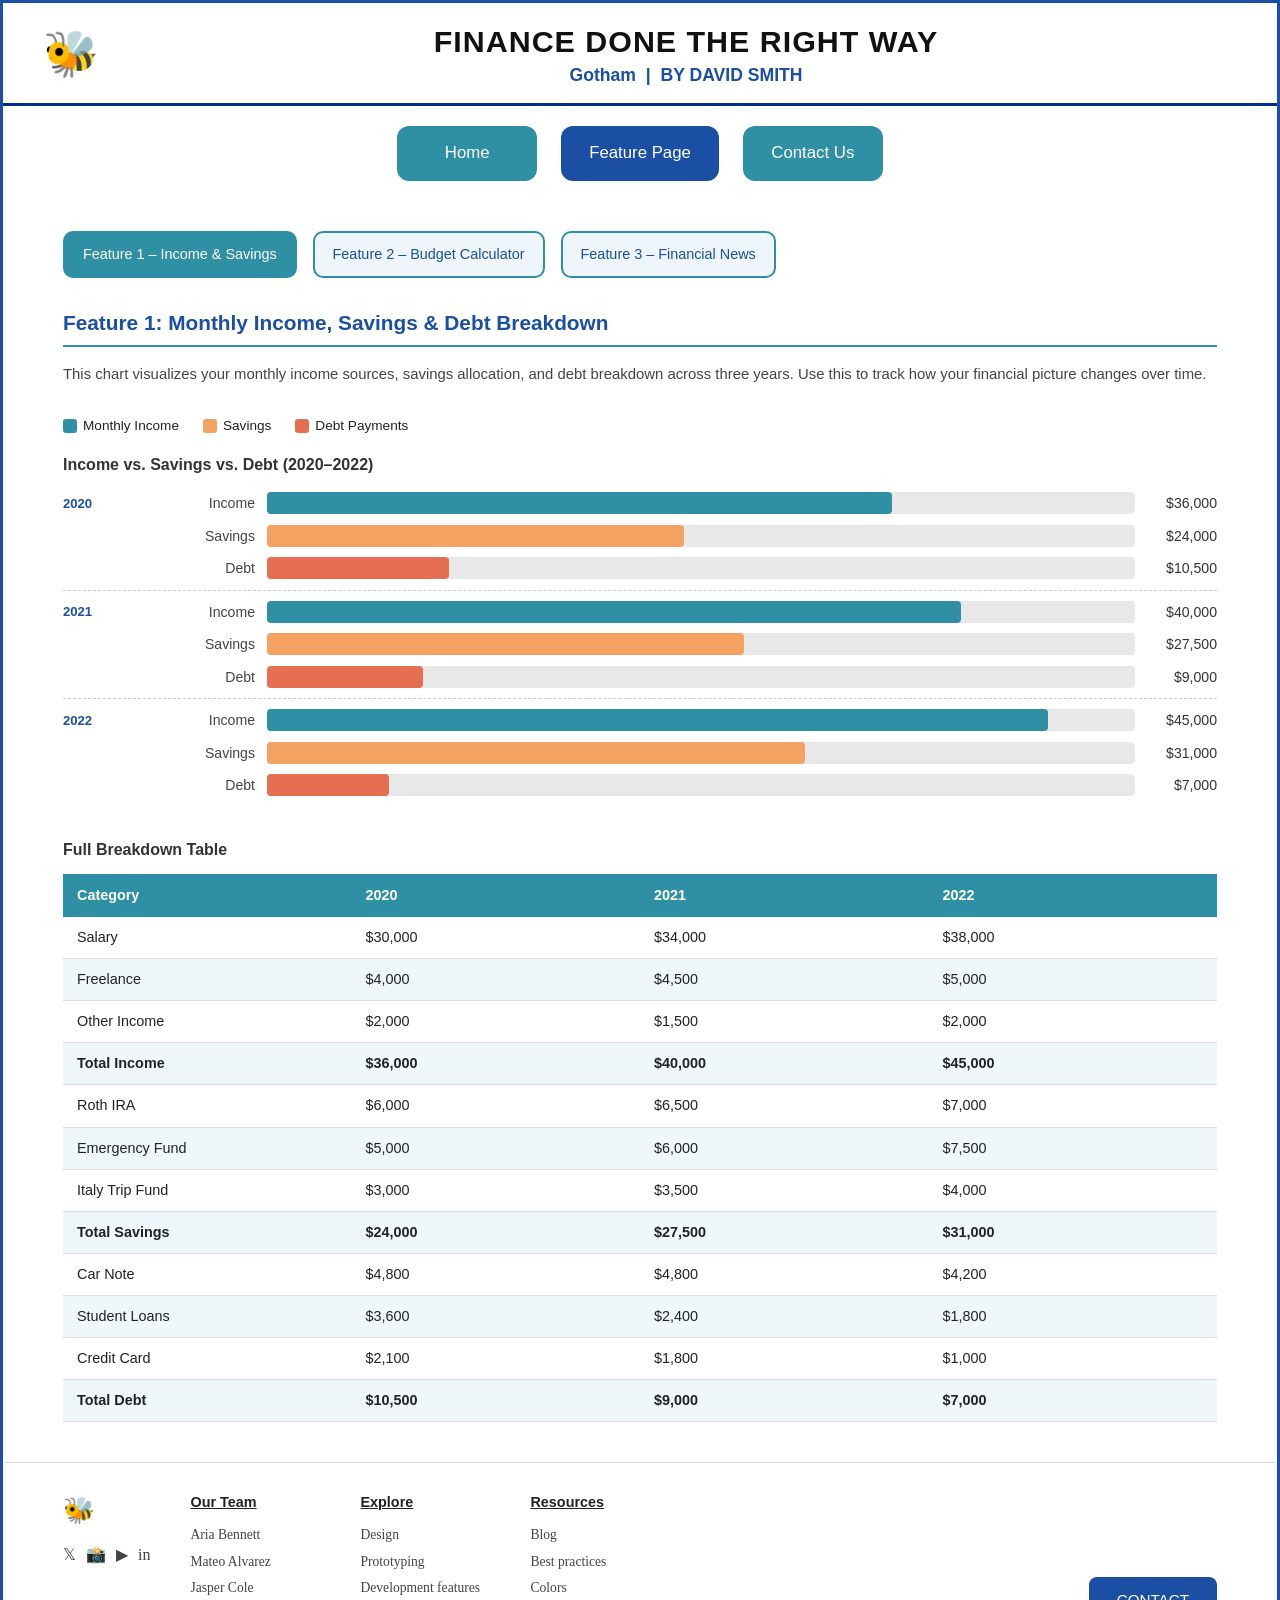
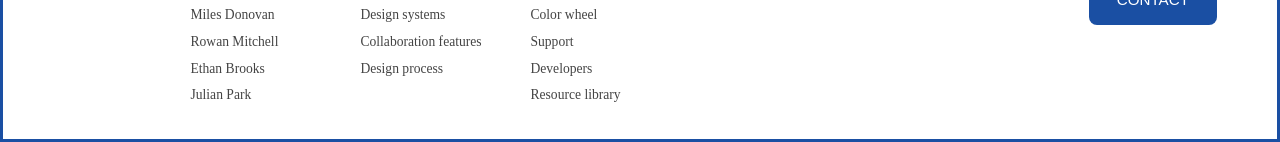
==== feature1.html @ b1da1fab "Add files via upload" ====
<!DOCTYPE html>
<html lang="en">
<head>
    <meta charset="UTF-8">
    <meta name="viewport" content="width=device-width, initial-scale=1.0">
    <title>Feature 1 – Income & Savings | Finance Done The Right Way</title>

    <!-- EXTERNAL CSS -->
    <link rel="stylesheet" href="styles.css">

    <!-- INTERNAL CSS -->
    <style>
        .chart-section {
            margin-bottom: 40px;
        }

        .legend {
            display: flex;
            gap: 24px;
            margin-bottom: 16px;
            font-family: Arial, sans-serif;
            font-size: 0.85rem;
        }

        .legend-item {
            display: flex;
            align-items: center;
            gap: 6px;
        }

        .legend-dot {
            width: 14px;
            height: 14px;
            border-radius: 3px;
            display: inline-block;
        }

        .bar-fill-income  { background-color: #2e8fa5; }
        .bar-fill-savings { background-color: #f4a261; }
        .bar-fill-debt    { background-color: #e76f51; }

        .year-label {
            font-family: Arial, sans-serif;
            font-size: 0.82rem;
            font-weight: bold;
            color: #1a4fa3;
            width: 50px;
            flex-shrink: 0;
        }
    </style>
</head>
<body>
<div class="page-wrapper">

    <!-- HEADER -->
    <header class="site-header">
        <div class="header-logo" style="font-size: 2.8rem;">🐝</div>
        <div class="header-text">
            <div class="header-title">Finance Done The Right Way</div>
            <div class="header-subtitle">Gotham &nbsp;|&nbsp; BY DAVID SMITH</div>
        </div>
    </header>

    <!-- NAVIGATION -->
    <nav class="main-nav">
        <a href="index.html" class="nav-btn">Home</a>
        <a href="feature1.html" class="nav-btn active">Feature Page</a>
        <a href="contact.html" class="nav-btn">Contact Us</a>
    </nav>

    <!-- PAGE CONTENT -->
    <div class="page-content">

        <!-- Feature sub-navigation -->
        <div class="feature-nav">
            <a href="feature1.html" class="active">Feature 1 – Income & Savings</a>
            <a href="feature2.html">Feature 2 – Budget Calculator</a>
            <a href="feature3.html">Feature 3 – Financial News</a>
        </div>

        <h2 class="section-title">Feature 1: Monthly Income, Savings & Debt Breakdown</h2>
        <p style="font-family: Arial, sans-serif; font-size: 0.93rem; color: #444; margin-bottom: 28px;">
            This chart visualizes your monthly income sources, savings allocation, and debt breakdown
            across three years. Use this to track how your financial picture changes over time.
        </p>

        <!-- LEGEND -->
        <div class="legend">
            <div class="legend-item">
                <span class="legend-dot bar-fill-income"></span> Monthly Income
            </div>
            <div class="legend-item">
                <span class="legend-dot bar-fill-savings"></span> Savings
            </div>
            <div class="legend-item">
                <span class="legend-dot bar-fill-debt"></span> Debt Payments
            </div>
        </div>

        <!-- CSS BAR CHART – Income Sources -->
        <div class="chart-section">
            <h3 style="font-family:Arial,sans-serif; font-size:1rem; margin-bottom:14px; color:#333;">Income vs. Savings vs. Debt (2020–2022)</h3>

            <!-- 2020 -->
            <div class="bar-row">
                <span class="year-label">2020</span>
                <span class="bar-label">Income</span>
                <div class="bar-track"><div class="bar-fill bar-fill-income" style="width: 72%;"></div></div>
                <span class="bar-value">$36,000</span>
            </div>
            <div class="bar-row">
                <span class="year-label"></span>
                <span class="bar-label">Savings</span>
                <div class="bar-track"><div class="bar-fill bar-fill-savings" style="width: 48%;"></div></div>
                <span class="bar-value">$24,000</span>
            </div>
            <div class="bar-row">
                <span class="year-label"></span>
                <span class="bar-label">Debt</span>
                <div class="bar-track"><div class="bar-fill bar-fill-debt" style="width: 21%;"></div></div>
                <span class="bar-value">$10,500</span>
            </div>

            <!-- Divider -->
            <div style="margin: 10px 0; border-top: 1px dashed #ccc;"></div>

            <!-- 2021 -->
            <div class="bar-row">
                <span class="year-label">2021</span>
                <span class="bar-label">Income</span>
                <div class="bar-track"><div class="bar-fill bar-fill-income" style="width: 80%;"></div></div>
                <span class="bar-value">$40,000</span>
            </div>
            <div class="bar-row">
                <span class="year-label"></span>
                <span class="bar-label">Savings</span>
                <div class="bar-track"><div class="bar-fill bar-fill-savings" style="width: 55%;"></div></div>
                <span class="bar-value">$27,500</span>
            </div>
            <div class="bar-row">
                <span class="year-label"></span>
                <span class="bar-label">Debt</span>
                <div class="bar-track"><div class="bar-fill bar-fill-debt" style="width: 18%;"></div></div>
                <span class="bar-value">$9,000</span>
            </div>

            <div style="margin: 10px 0; border-top: 1px dashed #ccc;"></div>

            <!-- 2022 -->
            <div class="bar-row">
                <span class="year-label">2022</span>
                <span class="bar-label">Income</span>
                <div class="bar-track"><div class="bar-fill bar-fill-income" style="width: 90%;"></div></div>
                <span class="bar-value">$45,000</span>
            </div>
            <div class="bar-row">
                <span class="year-label"></span>
                <span class="bar-label">Savings</span>
                <div class="bar-track"><div class="bar-fill bar-fill-savings" style="width: 62%;"></div></div>
                <span class="bar-value">$31,000</span>
            </div>
            <div class="bar-row">
                <span class="year-label"></span>
                <span class="bar-label">Debt</span>
                <div class="bar-track"><div class="bar-fill bar-fill-debt" style="width: 14%;"></div></div>
                <span class="bar-value">$7,000</span>
            </div>
        </div>

        <!-- DATA TABLE BELOW -->
        <h3 style="font-family:Arial,sans-serif; font-size:1rem; margin-bottom:10px; color:#333;">Full Breakdown Table</h3>
        <table class="data-table">
            <thead>
                <tr>
                    <th>Category</th>
                    <th>2020</th>
                    <th>2021</th>
                    <th>2022</th>
                </tr>
            </thead>
            <tbody>
                <tr><td>Salary</td><td>$30,000</td><td>$34,000</td><td>$38,000</td></tr>
                <tr><td>Freelance</td><td>$4,000</td><td>$4,500</td><td>$5,000</td></tr>
                <tr><td>Other Income</td><td>$2,000</td><td>$1,500</td><td>$2,000</td></tr>
                <tr><td><strong>Total Income</strong></td><td><strong>$36,000</strong></td><td><strong>$40,000</strong></td><td><strong>$45,000</strong></td></tr>
                <tr><td>Roth IRA</td><td>$6,000</td><td>$6,500</td><td>$7,000</td></tr>
                <tr><td>Emergency Fund</td><td>$5,000</td><td>$6,000</td><td>$7,500</td></tr>
                <tr><td>Italy Trip Fund</td><td>$3,000</td><td>$3,500</td><td>$4,000</td></tr>
                <tr><td><strong>Total Savings</strong></td><td><strong>$24,000</strong></td><td><strong>$27,500</strong></td><td><strong>$31,000</strong></td></tr>
                <tr><td>Car Note</td><td>$4,800</td><td>$4,800</td><td>$4,200</td></tr>
                <tr><td>Student Loans</td><td>$3,600</td><td>$2,400</td><td>$1,800</td></tr>
                <tr><td>Credit Card</td><td>$2,100</td><td>$1,800</td><td>$1,000</td></tr>
                <tr><td><strong>Total Debt</strong></td><td><strong>$10,500</strong></td><td><strong>$9,000</strong></td><td><strong>$7,000</strong></td></tr>
            </tbody>
        </table>

    </div>

    <!-- FOOTER -->
    <footer class="site-footer">
        <div class="footer-brand">
            <div class="footer-brand-icon">🐝</div>
            <div class="footer-social"><span>𝕏</span><span>📸</span><span>▶</span><span>in</span></div>
        </div>
        <div class="footer-col">
            <h4>Our Team</h4>
            <ul><li>Aria Bennett</li><li>Mateo Alvarez</li><li>Jasper Cole</li><li>Miles Donovan</li><li>Rowan Mitchell</li><li>Ethan Brooks</li><li>Julian Park</li></ul>
        </div>
        <div class="footer-col">
            <h4>Explore</h4>
            <ul><li>Design</li><li>Prototyping</li><li>Development features</li><li>Design systems</li><li>Collaboration features</li><li>Design process</li></ul>
        </div>
        <div class="footer-col">
            <h4>Resources</h4>
            <ul><li>Blog</li><li>Best practices</li><li>Colors</li><li>Color wheel</li><li>Support</li><li>Developers</li><li>Resource library</li></ul>
        </div>
        <a href="contact.html" class="footer-contact-btn">CONTACT</a>
    </footer>

</div>
</body>
</html>
---- styles.css ----
/* ================================
   EXTERNAL CSS - styles.css
   Finance Done The Right Way
================================ */

/* --- Reset & Base --- */
* {
    margin: 0;
    padding: 0;
    box-sizing: border-box;
}

html {
    -webkit-text-size-adjust: 100%;
    text-size-adjust: 100%;
}

body {
    font-family: Georgia, serif;
    background-color: #ffffff;
    color: #222222;
    line-height: 1.6;
    overflow-x: hidden;
}

img {
    max-width: 100%;
    height: auto;
    display: block;
}

/* --- Page Border Wrapper --- */
.page-wrapper {
    border: 3px solid #1a4fa3;
    min-height: 100vh;
    width: 100%;
    overflow-x: clip;
}

/* --- Header --- */
.site-header {
    display: flex;
    align-items: center;
    padding: 16px 40px 12px 40px;
    border-bottom: 3px solid #003087;
    gap: 16px;
}

.header-logo {
    font-size: 2.5rem;
    margin-right: 20px;
    flex-shrink: 0;
}

.header-text {
    flex: 1;
    text-align: center;
    min-width: 0;
}

.header-title {
    font-family: Arial, sans-serif;
    font-size: 1.9rem;
    font-weight: 900;
    text-transform: uppercase;
    letter-spacing: 1px;
    color: #111;
    line-height: 1.2;
}

.header-subtitle {
    font-family: Arial, sans-serif;
    font-size: 1.1rem;
    font-weight: bold;
    color: #1a4fa3;
    margin-top: 4px;
    line-height: 1.3;
}

/* --- Navigation --- */
.main-nav {
    display: flex;
    justify-content: center;
    gap: 24px;
    padding: 20px 24px;
    background-color: #fff;
    flex-wrap: wrap;
}

.nav-btn {
    background-color: #2e8fa5;
    color: #ffffff;
    text-decoration: none;
    font-family: Arial, sans-serif;
    font-size: 1.05rem;
    padding: 14px 28px;
    border-radius: 12px;
    display: inline-flex;
    align-items: center;
    justify-content: center;
    border: none;
    cursor: pointer;
    min-height: 48px;
    min-width: 140px;
    text-align: center;
}

.nav-btn:hover {
    background-color: #1f6e80;
}

.nav-btn.active {
    background-color: #1a4fa3;
}

/* --- Page Content Area --- */
.page-content {
    padding: 30px 60px 40px 60px;
}

/* --- Two Column Layout --- */
.two-col {
    display: flex;
    gap: 50px;
}

.col {
    flex: 1;
    min-width: 0;
}

.col h2 {
    font-family: Arial, sans-serif;
    font-size: 1.2rem;
    font-weight: 900;
    text-align: center;
    margin-bottom: 12px;
}

.col p {
    font-size: 0.95rem;
    line-height: 1.7;
    color: #333;
}

/* --- Section Headings --- */
.section-title {
    font-family: Arial, sans-serif;
    font-size: 1.3rem;
    font-weight: 900;
    color: #1a4fa3;
    margin-bottom: 16px;
    border-bottom: 2px solid #2e8fa5;
    padding-bottom: 6px;
}

/* --- Tables (Low-Tech Charts) --- */
.data-table {
    width: 100%;
    border-collapse: collapse;
    font-family: Arial, sans-serif;
    font-size: 0.9rem;
    margin-top: 12px;
    table-layout: fixed;
}

.data-table th {
    background-color: #2e8fa5;
    color: #fff;
    padding: 10px 14px;
    text-align: left;
    word-break: break-word;
}

.data-table td {
    padding: 9px 14px;
    border-bottom: 1px solid #ddd;
    word-break: break-word;
}

.data-table tr:nth-child(even) {
    background-color: #f0f7fa;
}

.data-table tr:hover {
    background-color: #dceef4;
}

/* --- Forms --- */
.form-group {
    margin-bottom: 16px;
}

.form-group label {
    display: block;
    font-family: Arial, sans-serif;
    font-size: 0.9rem;
    font-weight: bold;
    margin-bottom: 5px;
    color: #333;
}

.form-group input,
.form-group textarea,
.form-group select {
    width: 100%;
    padding: 12px 14px;
    border: 1px solid #bbb;
    border-radius: 8px;
    font-family: Arial, sans-serif;
    font-size: 0.95rem;
    outline: none;
    max-width: 100%;
}

.form-group input:focus,
.form-group textarea:focus,
.form-group select:focus {
    border-color: #1a4fa3;
}

.form-group textarea {
    height: 110px;
    resize: vertical;
}

/* --- Buttons --- */
.btn-primary {
    background-color: #1a4fa3;
    color: #fff;
    border: none;
    padding: 14px 32px;
    font-size: 1rem;
    font-family: Arial, sans-serif;
    border-radius: 8px;
    cursor: pointer;
}

.btn-primary:hover {
    background-color: #153d82;
}

.btn-teal {
    background-color: #2e8fa5;
    color: #fff;
    border: none;
    padding: 12px 28px;
    font-size: 0.95rem;
    font-family: Arial, sans-serif;
    border-radius: 8px;
    cursor: pointer;
}

.btn-teal:hover {
    background-color: #1f6e80;
}

/* --- Result Box --- */
.result-box {
    background-color: #eef5fb;
    border: 1px solid #b0cce0;
    border-radius: 8px;
    padding: 18px 22px;
    margin-top: 20px;
    font-family: Arial, sans-serif;
}

.result-box h3 {
    font-size: 1rem;
    color: #1a4fa3;
    margin-bottom: 10px;
}

.result-box p {
    font-size: 0.95rem;
    margin-bottom: 6px;
    color: #333;
}

/* --- News Cards --- */
.news-list {
    list-style: none;
}

.news-list li {
    border-bottom: 1px solid #ddd;
    padding: 14px 0;
}

.news-list li:last-child {
    border-bottom: none;
}

.news-category {
    display: inline-block;
    background-color: #2e8fa5;
    color: #fff;
    font-size: 0.75rem;
    font-family: Arial, sans-serif;
    padding: 3px 10px;
    border-radius: 20px;
    margin-bottom: 6px;
}

.news-headline {
    font-family: Arial, sans-serif;
    font-size: 1rem;
    font-weight: bold;
    color: #111;
    margin-bottom: 4px;
}

.news-desc {
    font-size: 0.88rem;
    color: #555;
}

/* --- Contact Info --- */
.contact-item {
    display: flex;
    align-items: flex-start;
    gap: 14px;
    margin-bottom: 20px;
    font-family: Arial, sans-serif;
    font-size: 0.95rem;
    color: #333;
}

.contact-icon {
    font-size: 1.3rem;
    color: #c8792a;
    margin-top: 2px;
    min-width: 24px;
    flex-shrink: 0;
}

/* --- Footer --- */
.site-footer {
    border-top: 1px solid #ddd;
    padding: 28px 60px;
    display: flex;
    gap: 40px;
    align-items: flex-start;
    flex-wrap: wrap;
}

.footer-brand {
    min-width: 70px;
}

.footer-brand-icon {
    font-size: 1.6rem;
    color: #444;
}

.footer-social {
    display: flex;
    gap: 10px;
    margin-top: 10px;
    font-size: 1rem;
    color: #444;
    flex-wrap: wrap;
}

.footer-col {
    min-width: 130px;
}

.footer-col h4 {
    font-family: Arial, sans-serif;
    font-size: 0.9rem;
    font-weight: bold;
    text-decoration: underline;
    margin-bottom: 10px;
}

.footer-col ul {
    list-style: none;
}

.footer-col ul li {
    font-size: 0.85rem;
    margin-bottom: 5px;
    color: #444;
}

.footer-contact-btn {
    margin-left: auto;
    align-self: center;
    background-color: #1a4fa3;
    color: #fff;
    text-decoration: none;
    font-family: Arial, sans-serif;
    font-size: 0.95rem;
    padding: 14px 28px;
    border-radius: 8px;
    display: inline-block;
    min-height: 48px;
    line-height: 1.2;
}

.footer-contact-btn:hover {
    background-color: #153d82;
}

/* --- Feature Nav (sub-nav for feature pages) --- */
.feature-nav {
    display: flex;
    gap: 16px;
    margin-bottom: 28px;
    flex-wrap: wrap;
}

.feature-nav a {
    background-color: #eef5fb;
    border: 2px solid #2e8fa5;
    color: #1a4fa3;
    text-decoration: none;
    font-family: Arial, sans-serif;
    font-size: 0.9rem;
    padding: 10px 18px;
    border-radius: 10px;
    min-height: 44px;
    display: inline-flex;
    align-items: center;
    justify-content: center;
    text-align: center;
}

.feature-nav a:hover,
.feature-nav a.active {
    background-color: #2e8fa5;
    color: #fff;
}

/* --- Bar visual (CSS only, no JS chart) --- */
.bar-row {
    display: flex;
    align-items: center;
    margin-bottom: 10px;
    gap: 12px;
    font-family: Arial, sans-serif;
    font-size: 0.88rem;
}

.bar-label {
    width: 130px;
    text-align: right;
    color: #444;
    flex-shrink: 0;
}

.bar-track {
    flex: 1;
    background-color: #e8e8e8;
    border-radius: 4px;
    height: 22px;
    min-width: 0;
}

.bar-fill {
    height: 22px;
    border-radius: 4px;
    background-color: #2e8fa5;
}

.bar-value {
    width: 70px;
    color: #333;
    flex-shrink: 0;
    text-align: right;
}

/* --- Responsive Layout --- */
@media (max-width: 1024px) {
    .page-content,
    .site-footer,
    .site-header {
        padding-left: 28px;
        padding-right: 28px;
    }

    .two-col,
    .two-col-news,
    .contact-layout {
        gap: 28px;
    }

    .main-nav {
        gap: 16px;
    }

    .nav-btn {
        min-width: 130px;
    }
}

@media (max-width: 768px) {
    .site-header {
        flex-direction: column;
        text-align: center;
        padding-top: 18px;
        padding-bottom: 16px;
    }

    .header-logo {
        margin-right: 0;
    }

    .header-text {
        width: 100%;
    }

    .header-title {
        font-size: 1.45rem;
        letter-spacing: 0.5px;
    }

    .header-subtitle {
        font-size: 0.95rem;
    }

    .main-nav {
        flex-direction: column;
        align-items: stretch;
        padding: 16px 20px;
    }

    .nav-btn {
        width: 100%;
        min-width: 0;
        padding: 14px 16px;
    }

    .page-content {
        padding: 22px 20px 30px;
    }

    .two-col,
    .two-col-news,
    .contact-layout,
    .spending-grid {
        display: grid !important;
        grid-template-columns: 1fr !important;
    }

    .feature-nav {
        flex-direction: column;
        gap: 10px;
    }

    .feature-nav a {
        width: 100%;
    }

    .hero-banner {
        padding-left: 16px !important;
        padding-right: 16px !important;
    }

    .hero-box {
        display: block !important;
        width: 100% !important;
        padding: 20px 16px !important;
        font-size: 1.1rem !important;
        letter-spacing: 1px;
    }

    .hero-box::before,
    .hero-box::after {
        display: none !important;
    }

    .section-title {
        font-size: 1.15rem;
    }

    .col h2,
    .contact-heading {
        font-size: 1.1rem;
    }

    .contact-desc,
    .col p,
    .news-desc {
        font-size: 0.95rem;
    }

    .data-table {
        font-size: 0.82rem;
    }

    .data-table th,
    .data-table td {
        padding: 8px 10px;
    }

    .bar-row {
        flex-wrap: wrap;
        align-items: flex-start;
        gap: 8px;
        margin-bottom: 14px;
    }

    .year-label,
    .bar-label,
    .bar-value {
        width: auto;
        text-align: left;
    }

    .year-label {
        min-width: 48px;
    }

    .bar-track {
        order: 3;
        width: 100%;
        flex-basis: 100%;
    }

    .bar-value {
        min-width: 76px;
    }

    .footer-contact-btn {
        margin-left: 0;
        width: 100%;
        text-align: center;
    }

    .site-footer {
        padding-top: 22px;
        padding-bottom: 22px;
    }
}

@media (max-width: 480px) {
    .page-wrapper {
        border-width: 2px;
    }

    .site-header {
        padding-left: 16px;
        padding-right: 16px;
    }

    .header-title {
        font-size: 1.2rem;
    }

    .header-subtitle {
        font-size: 0.85rem;
    }

    .page-content {
        padding-left: 14px;
        padding-right: 14px;
    }

    .btn-primary,
    .btn-teal,
    .footer-contact-btn,
    .nav-btn,
    .feature-nav a {
        font-size: 0.98rem;
    }

    .form-group input,
    .form-group textarea,
    .form-group select {
        padding: 12px;
        font-size: 1rem;
    }

    .result-box {
        padding: 16px;
    }

    .data-table {
        font-size: 0.74rem;
    }

    .data-table th,
    .data-table td {
        padding: 7px 8px;
    }

    .site-footer {
        gap: 20px;
    }
}
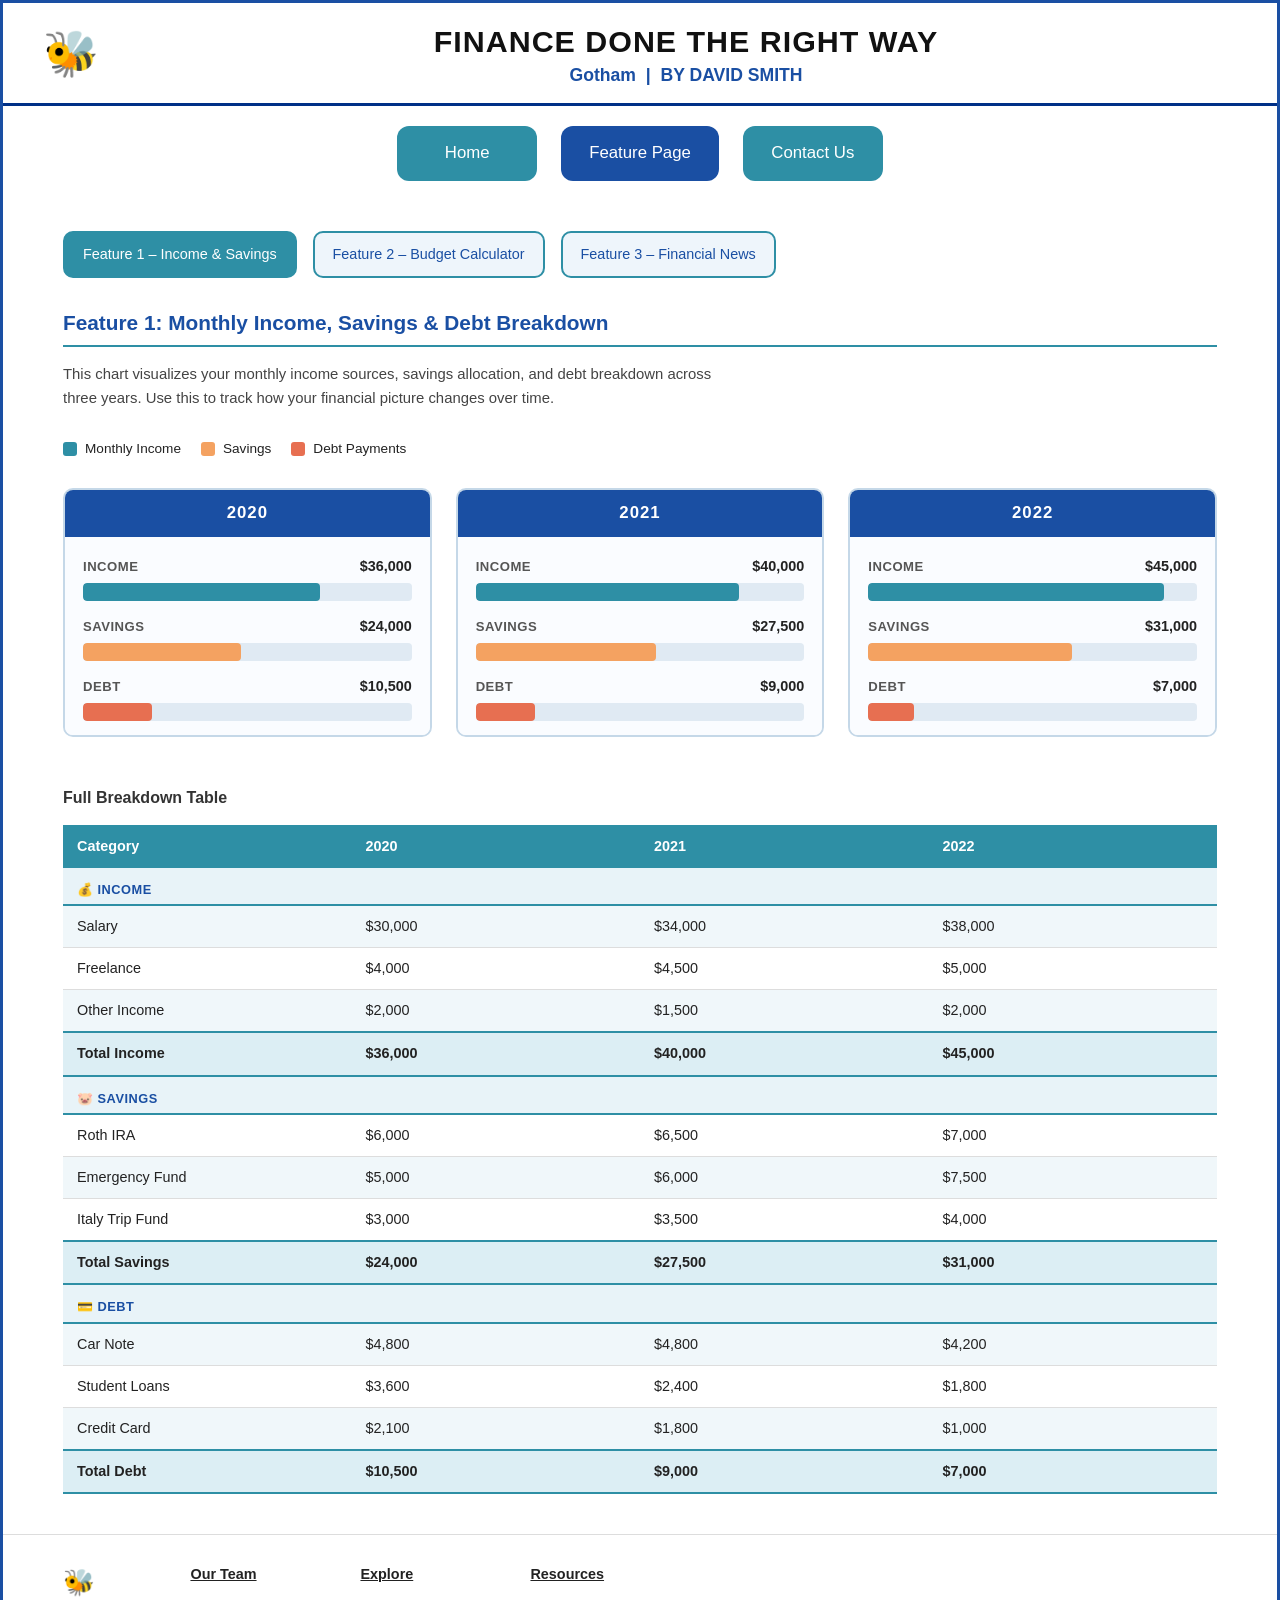
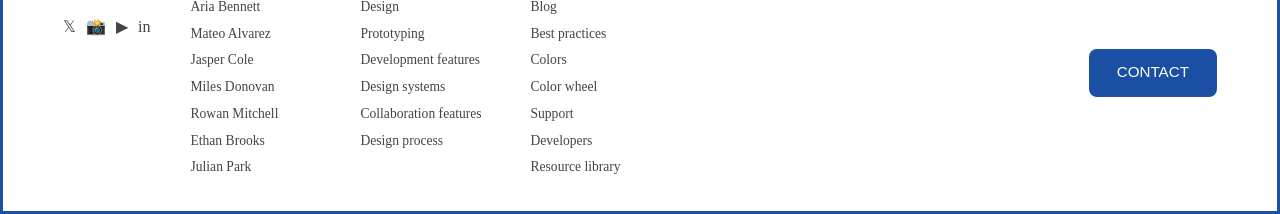
==== commit d6a06144: "Update feature1.html" ====
--- a/feature1.html
+++ b/feature1.html
@@ -10,14 +10,12 @@
 
     <!-- INTERNAL CSS -->
     <style>
-        .chart-section {
-            margin-bottom: 40px;
-        }
-
+        /* ── Legend ── */
         .legend {
             display: flex;
-            gap: 24px;
-            margin-bottom: 16px;
+            flex-wrap: wrap;
+            gap: 20px;
+            margin-bottom: 28px;
             font-family: Arial, sans-serif;
             font-size: 0.85rem;
         }
@@ -25,27 +23,130 @@
         .legend-item {
             display: flex;
             align-items: center;
-            gap: 6px;
+            gap: 8px;
         }
 
         .legend-dot {
             width: 14px;
             height: 14px;
             border-radius: 3px;
-            display: inline-block;
+            flex-shrink: 0;
+        }
+
+        /* ── Year Cards ── */
+        .year-cards {
+            display: grid;
+            grid-template-columns: repeat(3, 1fr);
+            gap: 24px;
+            margin-bottom: 48px;
+        }
+
+        .year-card {
+            border: 2px solid #c5d8e8;
+            border-radius: 10px;
+            overflow: hidden;
+        }
+
+        .year-card-header {
+            background-color: #1a4fa3;
+            color: #fff;
+            font-family: Arial, sans-serif;
+            font-size: 1.05rem;
+            font-weight: 900;
+            letter-spacing: 1px;
+            padding: 10px 18px;
+            text-align: center;
+        }
+
+        .year-card-body {
+            padding: 18px 18px 14px;
+            background-color: #fafcff;
+            display: flex;
+            flex-direction: column;
+            gap: 14px;
+        }
+
+        /* ── Individual Bar Rows inside cards ── */
+        .bar-item {
+            display: flex;
+            flex-direction: column;
+            gap: 5px;
+        }
+
+        .bar-meta {
+            display: flex;
+            justify-content: space-between;
+            align-items: baseline;
+            font-family: Arial, sans-serif;
+        }
+
+        .bar-meta .bar-cat {
+            font-size: 0.82rem;
+            font-weight: bold;
+            color: #555;
+            text-transform: uppercase;
+            letter-spacing: 0.5px;
+        }
+
+        .bar-meta .bar-amt {
+            font-size: 0.9rem;
+            font-weight: bold;
+            color: #222;
+        }
+
+        .bar-track {
+            width: 100%;
+            background-color: #e0eaf3;
+            border-radius: 4px;
+            height: 18px;
+            overflow: hidden;
+        }
+
+        .bar-fill {
+            height: 18px;
+            border-radius: 4px;
+            transition: width 0.3s ease;
         }
 
         .bar-fill-income  { background-color: #2e8fa5; }
         .bar-fill-savings { background-color: #f4a261; }
         .bar-fill-debt    { background-color: #e76f51; }
 
-        .year-label {
+        /* ── Breakdown Table ── */
+        .table-section-label {
             font-family: Arial, sans-serif;
-            font-size: 0.82rem;
+            font-size: 0.72rem;
+            font-weight: 900;
+            text-transform: uppercase;
+            letter-spacing: 1px;
+            color: #fff;
+            background-color: #2e8fa5;
+            padding: 6px 14px;
+        }
+
+        .data-table tr.section-header td {
+            background-color: #e8f3f8;
             font-weight: bold;
             color: #1a4fa3;
-            width: 50px;
-            flex-shrink: 0;
+            padding-top: 12px;
+            padding-bottom: 4px;
+            font-size: 0.8rem;
+            text-transform: uppercase;
+            letter-spacing: 0.5px;
+            border-bottom: 2px solid #2e8fa5;
+        }
+
+        .data-table tr.total-row td {
+            background-color: #dceef4;
+            font-weight: bold;
+            border-top: 2px solid #2e8fa5;
+            border-bottom: 2px solid #2e8fa5;
+        }
+
+        @media (max-width: 768px) {
+            .year-cards {
+                grid-template-columns: 1fr;
+            }
         }
     </style>
 </head>
@@ -73,13 +174,13 @@
 
         <!-- Feature sub-navigation -->
         <div class="feature-nav">
-            <a href="feature1.html" class="active">Feature 1 – Income & Savings</a>
+            <a href="feature1.html" class="active">Feature 1 – Income &amp; Savings</a>
             <a href="feature2.html">Feature 2 – Budget Calculator</a>
             <a href="feature3.html">Feature 3 – Financial News</a>
         </div>
 
-        <h2 class="section-title">Feature 1: Monthly Income, Savings & Debt Breakdown</h2>
-        <p style="font-family: Arial, sans-serif; font-size: 0.93rem; color: #444; margin-bottom: 28px;">
+        <h2 class="section-title">Feature 1: Monthly Income, Savings &amp; Debt Breakdown</h2>
+        <p style="font-family: Arial, sans-serif; font-size: 0.93rem; color: #444; margin-bottom: 28px; max-width: 680px;">
             This chart visualizes your monthly income sources, savings allocation, and debt breakdown
             across three years. Use this to track how your financial picture changes over time.
         </p>
@@ -97,78 +198,115 @@
             </div>
         </div>
 
-        <!-- CSS BAR CHART – Income Sources -->
-        <div class="chart-section">
-            <h3 style="font-family:Arial,sans-serif; font-size:1rem; margin-bottom:14px; color:#333;">Income vs. Savings vs. Debt (2020–2022)</h3>
+        <!-- YEAR CARDS — each year is its own self-contained block -->
+        <div class="year-cards">
 
             <!-- 2020 -->
-            <div class="bar-row">
-                <span class="year-label">2020</span>
-                <span class="bar-label">Income</span>
-                <div class="bar-track"><div class="bar-fill bar-fill-income" style="width: 72%;"></div></div>
-                <span class="bar-value">$36,000</span>
-            </div>
-            <div class="bar-row">
-                <span class="year-label"></span>
-                <span class="bar-label">Savings</span>
-                <div class="bar-track"><div class="bar-fill bar-fill-savings" style="width: 48%;"></div></div>
-                <span class="bar-value">$24,000</span>
-            </div>
-            <div class="bar-row">
-                <span class="year-label"></span>
-                <span class="bar-label">Debt</span>
-                <div class="bar-track"><div class="bar-fill bar-fill-debt" style="width: 21%;"></div></div>
-                <span class="bar-value">$10,500</span>
-            </div>
-
-            <!-- Divider -->
-            <div style="margin: 10px 0; border-top: 1px dashed #ccc;"></div>
+            <div class="year-card">
+                <div class="year-card-header">2020</div>
+                <div class="year-card-body">
+                    <div class="bar-item">
+                        <div class="bar-meta">
+                            <span class="bar-cat">Income</span>
+                            <span class="bar-amt">$36,000</span>
+                        </div>
+                        <div class="bar-track">
+                            <div class="bar-fill bar-fill-income" style="width: 72%;"></div>
+                        </div>
+                    </div>
+                    <div class="bar-item">
+                        <div class="bar-meta">
+                            <span class="bar-cat">Savings</span>
+                            <span class="bar-amt">$24,000</span>
+                        </div>
+                        <div class="bar-track">
+                            <div class="bar-fill bar-fill-savings" style="width: 48%;"></div>
+                        </div>
+                    </div>
+                    <div class="bar-item">
+                        <div class="bar-meta">
+                            <span class="bar-cat">Debt</span>
+                            <span class="bar-amt">$10,500</span>
+                        </div>
+                        <div class="bar-track">
+                            <div class="bar-fill bar-fill-debt" style="width: 21%;"></div>
+                        </div>
+                    </div>
+                </div>
+            </div>
 
             <!-- 2021 -->
-            <div class="bar-row">
-                <span class="year-label">2021</span>
-                <span class="bar-label">Income</span>
-                <div class="bar-track"><div class="bar-fill bar-fill-income" style="width: 80%;"></div></div>
-                <span class="bar-value">$40,000</span>
-            </div>
-            <div class="bar-row">
-                <span class="year-label"></span>
-                <span class="bar-label">Savings</span>
-                <div class="bar-track"><div class="bar-fill bar-fill-savings" style="width: 55%;"></div></div>
-                <span class="bar-value">$27,500</span>
-            </div>
-            <div class="bar-row">
-                <span class="year-label"></span>
-                <span class="bar-label">Debt</span>
-                <div class="bar-track"><div class="bar-fill bar-fill-debt" style="width: 18%;"></div></div>
-                <span class="bar-value">$9,000</span>
-            </div>
-
-            <div style="margin: 10px 0; border-top: 1px dashed #ccc;"></div>
+            <div class="year-card">
+                <div class="year-card-header">2021</div>
+                <div class="year-card-body">
+                    <div class="bar-item">
+                        <div class="bar-meta">
+                            <span class="bar-cat">Income</span>
+                            <span class="bar-amt">$40,000</span>
+                        </div>
+                        <div class="bar-track">
+                            <div class="bar-fill bar-fill-income" style="width: 80%;"></div>
+                        </div>
+                    </div>
+                    <div class="bar-item">
+                        <div class="bar-meta">
+                            <span class="bar-cat">Savings</span>
+                            <span class="bar-amt">$27,500</span>
+                        </div>
+                        <div class="bar-track">
+                            <div class="bar-fill bar-fill-savings" style="width: 55%;"></div>
+                        </div>
+                    </div>
+                    <div class="bar-item">
+                        <div class="bar-meta">
+                            <span class="bar-cat">Debt</span>
+                            <span class="bar-amt">$9,000</span>
+                        </div>
+                        <div class="bar-track">
+                            <div class="bar-fill bar-fill-debt" style="width: 18%;"></div>
+                        </div>
+                    </div>
+                </div>
+            </div>
 
             <!-- 2022 -->
-            <div class="bar-row">
-                <span class="year-label">2022</span>
-                <span class="bar-label">Income</span>
-                <div class="bar-track"><div class="bar-fill bar-fill-income" style="width: 90%;"></div></div>
-                <span class="bar-value">$45,000</span>
-            </div>
-            <div class="bar-row">
-                <span class="year-label"></span>
-                <span class="bar-label">Savings</span>
-                <div class="bar-track"><div class="bar-fill bar-fill-savings" style="width: 62%;"></div></div>
-                <span class="bar-value">$31,000</span>
-            </div>
-            <div class="bar-row">
-                <span class="year-label"></span>
-                <span class="bar-label">Debt</span>
-                <div class="bar-track"><div class="bar-fill bar-fill-debt" style="width: 14%;"></div></div>
-                <span class="bar-value">$7,000</span>
-            </div>
-        </div>
-
-        <!-- DATA TABLE BELOW -->
-        <h3 style="font-family:Arial,sans-serif; font-size:1rem; margin-bottom:10px; color:#333;">Full Breakdown Table</h3>
+            <div class="year-card">
+                <div class="year-card-header">2022</div>
+                <div class="year-card-body">
+                    <div class="bar-item">
+                        <div class="bar-meta">
+                            <span class="bar-cat">Income</span>
+                            <span class="bar-amt">$45,000</span>
+                        </div>
+                        <div class="bar-track">
+                            <div class="bar-fill bar-fill-income" style="width: 90%;"></div>
+                        </div>
+                    </div>
+                    <div class="bar-item">
+                        <div class="bar-meta">
+                            <span class="bar-cat">Savings</span>
+                            <span class="bar-amt">$31,000</span>
+                        </div>
+                        <div class="bar-track">
+                            <div class="bar-fill bar-fill-savings" style="width: 62%;"></div>
+                        </div>
+                    </div>
+                    <div class="bar-item">
+                        <div class="bar-meta">
+                            <span class="bar-cat">Debt</span>
+                            <span class="bar-amt">$7,000</span>
+                        </div>
+                        <div class="bar-track">
+                            <div class="bar-fill bar-fill-debt" style="width: 14%;"></div>
+                        </div>
+                    </div>
+                </div>
+            </div>
+
+        </div><!-- /year-cards -->
+
+        <!-- DATA TABLE -->
+        <h3 style="font-family:Arial,sans-serif; font-size:1rem; margin-bottom:14px; color:#333;">Full Breakdown Table</h3>
         <table class="data-table">
             <thead>
                 <tr>
@@ -179,18 +317,32 @@
                 </tr>
             </thead>
             <tbody>
+                <!-- INCOME GROUP -->
+                <tr class="section-header">
+                    <td colspan="4">💰 Income</td>
+                </tr>
                 <tr><td>Salary</td><td>$30,000</td><td>$34,000</td><td>$38,000</td></tr>
                 <tr><td>Freelance</td><td>$4,000</td><td>$4,500</td><td>$5,000</td></tr>
                 <tr><td>Other Income</td><td>$2,000</td><td>$1,500</td><td>$2,000</td></tr>
-                <tr><td><strong>Total Income</strong></td><td><strong>$36,000</strong></td><td><strong>$40,000</strong></td><td><strong>$45,000</strong></td></tr>
+                <tr class="total-row"><td><strong>Total Income</strong></td><td><strong>$36,000</strong></td><td><strong>$40,000</strong></td><td><strong>$45,000</strong></td></tr>
+
+                <!-- SAVINGS GROUP -->
+                <tr class="section-header">
+                    <td colspan="4">🐷 Savings</td>
+                </tr>
                 <tr><td>Roth IRA</td><td>$6,000</td><td>$6,500</td><td>$7,000</td></tr>
                 <tr><td>Emergency Fund</td><td>$5,000</td><td>$6,000</td><td>$7,500</td></tr>
                 <tr><td>Italy Trip Fund</td><td>$3,000</td><td>$3,500</td><td>$4,000</td></tr>
-                <tr><td><strong>Total Savings</strong></td><td><strong>$24,000</strong></td><td><strong>$27,500</strong></td><td><strong>$31,000</strong></td></tr>
+                <tr class="total-row"><td><strong>Total Savings</strong></td><td><strong>$24,000</strong></td><td><strong>$27,500</strong></td><td><strong>$31,000</strong></td></tr>
+
+                <!-- DEBT GROUP -->
+                <tr class="section-header">
+                    <td colspan="4">💳 Debt</td>
+                </tr>
                 <tr><td>Car Note</td><td>$4,800</td><td>$4,800</td><td>$4,200</td></tr>
                 <tr><td>Student Loans</td><td>$3,600</td><td>$2,400</td><td>$1,800</td></tr>
                 <tr><td>Credit Card</td><td>$2,100</td><td>$1,800</td><td>$1,000</td></tr>
-                <tr><td><strong>Total Debt</strong></td><td><strong>$10,500</strong></td><td><strong>$9,000</strong></td><td><strong>$7,000</strong></td></tr>
+                <tr class="total-row"><td><strong>Total Debt</strong></td><td><strong>$10,500</strong></td><td><strong>$9,000</strong></td><td><strong>$7,000</strong></td></tr>
             </tbody>
         </table>
 
